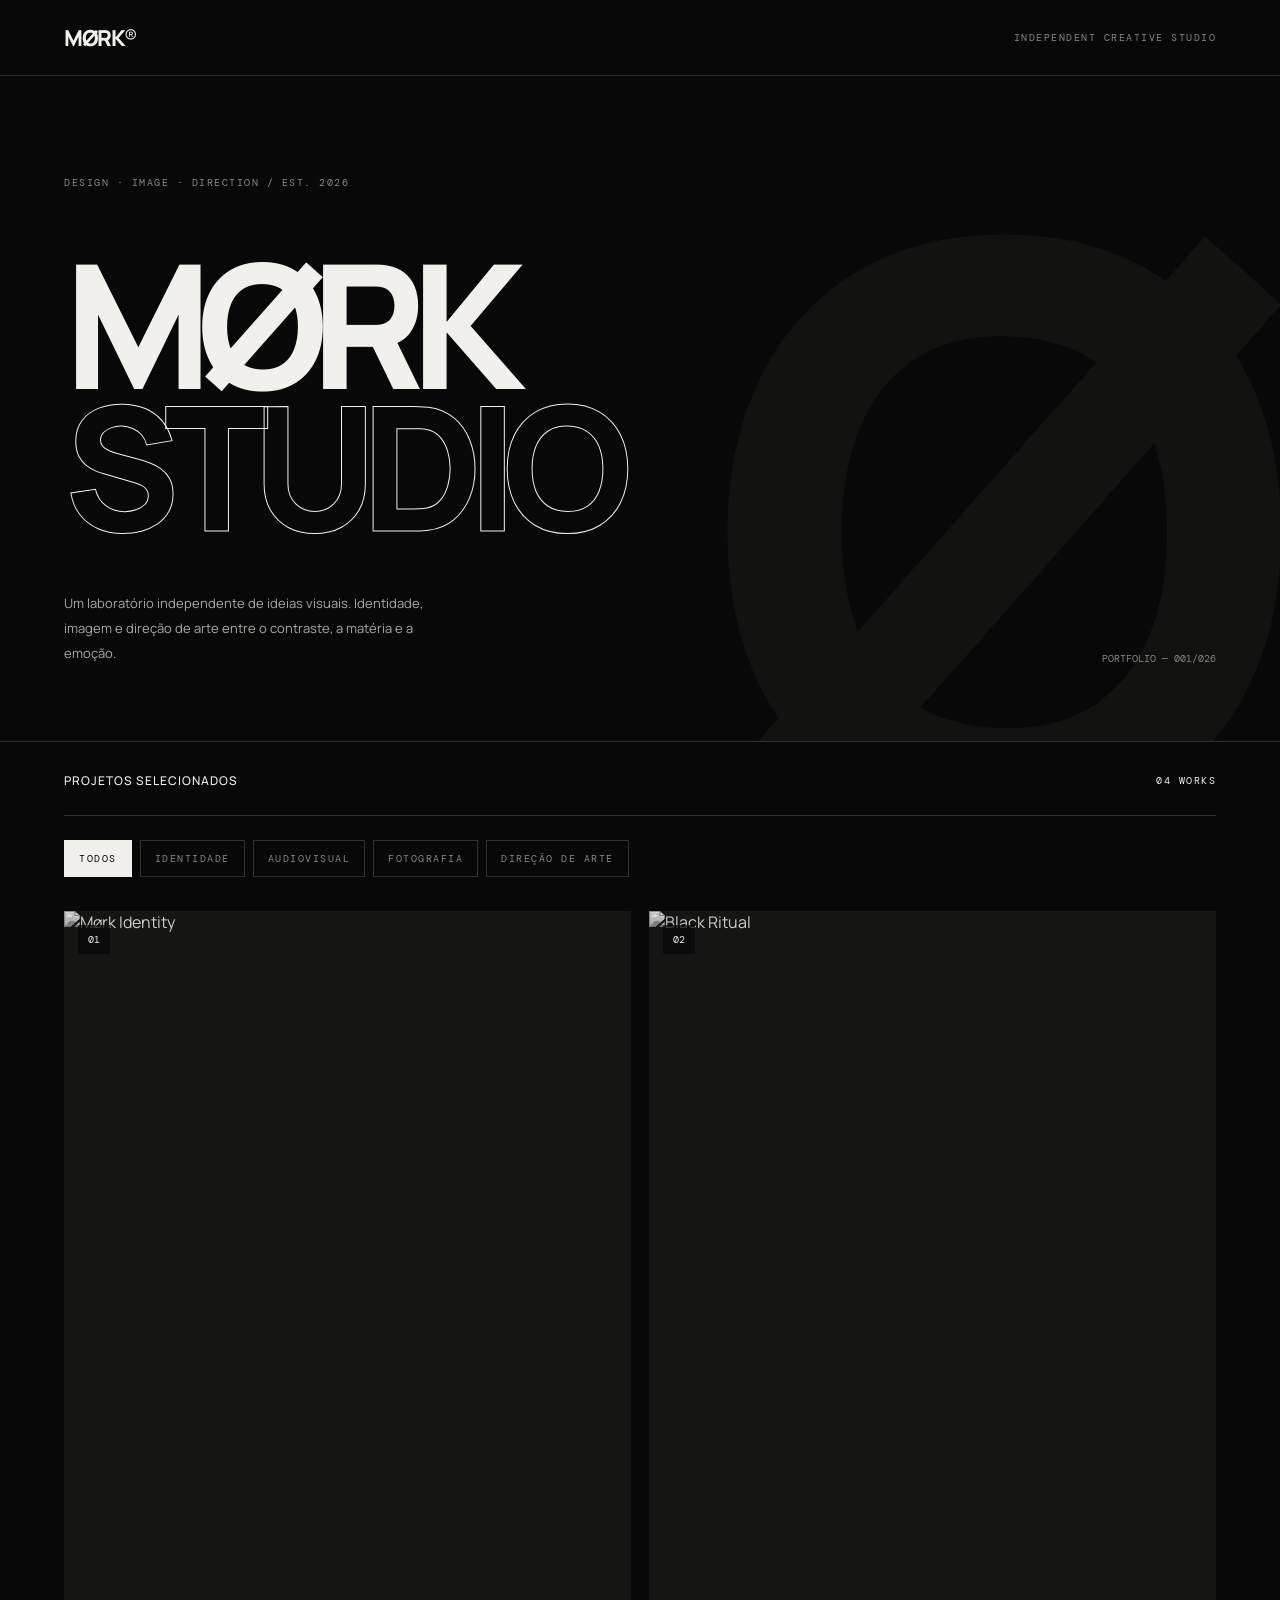
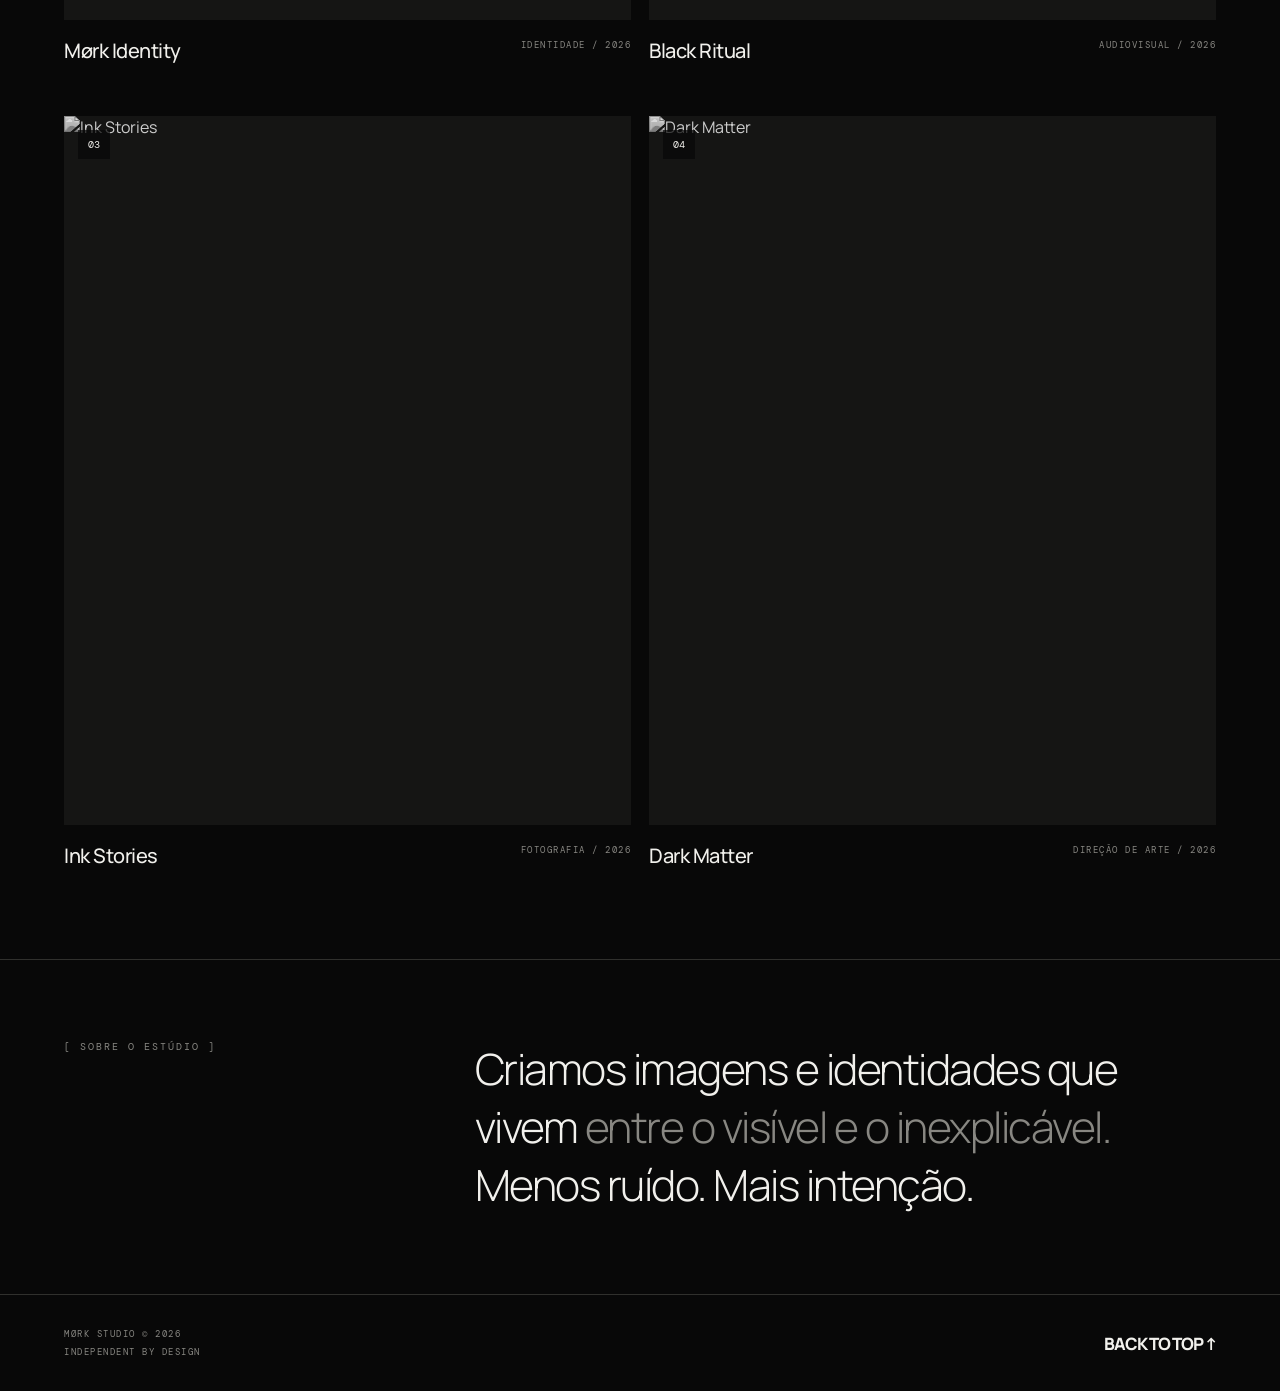
==== Index.html @ 120f7461 "Add initial HTML structure for MØRK Studio" ====
<!DOCTYPE html>
<html lang="pt-BR">
<head>
<meta charset="UTF-8">
<meta name="viewport" content="width=device-width, initial-scale=1.0">
<meta name="theme-color" content="#080808">
<meta name="description" content="MØRK Studio — Design, imagem e direção de arte.">
<title>MØRK Studio — Independent Creative Studio</title>

<style>
@import url('https://fonts.googleapis.com/css2?family=DM+Mono:wght@400;500&family=Manrope:wght@300;400;500;600;700;800&display=swap');

:root {
  --bg: #080808;
  --fg: #f1f0ec;
  --muted: #888782;
  --line: #30302d;
}

* {
  box-sizing: border-box;
  margin: 0;
  padding: 0;
}

html {
  scroll-behavior: smooth;
}

body {
  background: var(--bg);
  color: var(--fg);
  font-family: 'Manrope', sans-serif;
  overflow-x: hidden;
}

body.modal-open {
  overflow: hidden;
}

a {
  color: inherit;
  text-decoration: none;
}

button {
  font: inherit;
}

::selection {
  background: var(--fg);
  color: var(--bg);
}

.topbar {
  min-height: 76px;
  padding: 20px 5%;
  display: flex;
  align-items: center;
  justify-content: space-between;
  border-bottom: 1px solid var(--line);
}

.logo {
  font-size: 22px;
  font-weight: 800;
  letter-spacing: -1.5px;
}

.logo span {
  font-weight: 300;
}

.nav-label,
.eyebrow,
.project-meta,
.filter,
.footer-meta,
.counter {
  font-family: 'DM Mono', monospace;
  font-size: 10px;
  letter-spacing: 1.5px;
  text-transform: uppercase;
}

.nav-label {
  color: var(--muted);
}

.hero {
  min-height: 510px;
  padding: 100px 5% 76px;
  display: flex;
  flex-direction: column;
  justify-content: space-between;
  border-bottom: 1px solid var(--line);
  position: relative;
  overflow: hidden;
}

.hero::after {
  content: "Ø";
  position: absolute;
  right: -2%;
  bottom: -170px;
  font-size: clamp(350px, 62vw, 800px);
  line-height: 1;
  font-weight: 800;
  color: #111110;
  pointer-events: none;
}

.eyebrow {
  color: var(--muted);
  position: relative;
  z-index: 1;
}

.hero h1 {
  position: relative;
  z-index: 1;
  font-size: clamp(65px, 13.5vw, 180px);
  line-height: .82;
  letter-spacing: -.095em;
  font-weight: 800;
  margin: 64px 0 55px;
  animation: appear 1s ease both;
}

.hero h1 .outline {
  color: transparent;
  -webkit-text-stroke: 1px var(--fg);
}

.hero-bottom {
  position: relative;
  z-index: 1;
  display: flex;
  justify-content: space-between;
  align-items: flex-end;
  gap: 24px;
}

.hero-description {
  max-width: 360px;
  font-size: 13px;
  line-height: 1.9;
  color: #aaa9a3;
}

.hero-index {
  font-family: 'DM Mono', monospace;
  color: var(--muted);
  font-size: 10px;
  white-space: nowrap;
}

.section {
  padding: 30px 5% 90px;
}

.section-heading {
  display: flex;
  justify-content: space-between;
  align-items: center;
  gap: 15px;
  padding-bottom: 26px;
  border-bottom: 1px solid var(--line);
}

.section-heading h2 {
  font-size: 12px;
  font-weight: 500;
  letter-spacing: 1px;
}

.filters {
  display: flex;
  flex-wrap: wrap;
  gap: 8px;
  padding: 24px 0 34px;
}

.filter {
  border: 1px solid var(--line);
  color: var(--muted);
  background: transparent;
  padding: 11px 14px;
  cursor: pointer;
  transition: .25s ease;
}

.filter:hover,
.filter.active {
  background: var(--fg);
  color: var(--bg);
  border-color: var(--fg);
}

.gallery {
  display: grid;
  grid-template-columns: repeat(2, minmax(0, 1fr));
  gap: 52px 18px;
}

.project {
  min-width: 0;
  cursor: pointer;
  animation: appear .55s ease both;
}

.project-image {
  width: 100%;
  aspect-ratio: 4 / 5;
  background: #151514;
  overflow: hidden;
  position: relative;
}

.project-image img {
  display: block;
  width: 100%;
  height: 100%;
  object-fit: cover;
  filter: grayscale(100%);
  opacity: .84;
  transition: transform .7s cubic-bezier(.2,.7,.2,1),
              filter .5s ease, opacity .5s ease;
}

.project:hover .project-image img {
  transform: scale(1.045);
  filter: grayscale(15%);
  opacity: 1;
}

.project-number {
  position: absolute;
  top: 14px;
  left: 14px;
  font-family: 'DM Mono', monospace;
  font-size: 10px;
  background: rgba(8,8,8,.72);
  padding: 8px 10px;
}

.project-open {
  position: absolute;
  right: 14px;
  bottom: 14px;
  width: 38px;
  height: 38px;
  display: grid;
  place-items: center;
  background: var(--fg);
  color: var(--bg);
  border-radius: 50%;
  font-size: 20px;
  transform: translateY(8px);
  opacity: 0;
  transition: .25s ease;
}

.project:hover .project-open {
  transform: translateY(0);
  opacity: 1;
}

.project-info {
  display: flex;
  justify-content: space-between;
  gap: 12px;
  padding-top: 17px;
}

.project-info h3 {
  font-size: clamp(14px, 2vw, 20px);
  font-weight: 500;
  letter-spacing: -.5px;
}

.project-meta {
  color: var(--muted);
  line-height: 1.9;
  font-size: 9px;
}

.project-info .project-meta {
  text-align: right;
  flex-shrink: 0;
}

.about {
  padding: 80px 5%;
  border-top: 1px solid var(--line);
  border-bottom: 1px solid var(--line);
  display: grid;
  grid-template-columns: 1fr 2fr;
  gap: 40px;
}

.about h2 {
  font-family: 'DM Mono', monospace;
  font-size: 10px;
  letter-spacing: 2px;
  color: var(--muted);
  font-weight: 400;
}

.about p {
  max-width: 680px;
  font-size: clamp(22px, 4vw, 43px);
  line-height: 1.35;
  letter-spacing: -1.5px;
  font-weight: 300;
}

.about p span {
  color: var(--muted);
}

.footer {
  padding: 30px 5%;
  display: flex;
  justify-content: space-between;
  align-items: center;
  gap: 20px;
}

.footer-meta {
  color: var(--muted);
  line-height: 2;
  font-size: 9px;
}

.footer-logo {
  font-size: 17px;
  font-weight: 800;
  letter-spacing: -1px;
}

.modal {
  position: fixed;
  inset: 0;
  z-index: 20;
  background: rgba(0,0,0,.96);
  padding: 22px;
  display: none;
  overflow-y: auto;
  align-items: center;
  justify-content: center;
}

.modal.open {
  display: flex;
  animation: appear .25s ease;
}

.modal-inner {
  width: min(100%, 900px);
  display: grid;
  grid-template-columns: 1fr 1fr;
  gap: 35px;
  align-items: center;
  margin: auto;
}

.modal-image {
  width: 100%;
  max-height: 75vh;
  aspect-ratio: 4 / 5;
  object-fit: cover;
  filter: grayscale(100%);
  background: #151514;
}

.modal-copy h2 {
  font-size: clamp(30px, 5vw, 58px);
  letter-spacing: -2px;
  line-height: 1;
  margin: 22px 0;
}

.modal-copy p {
  color: #aaa9a3;
  font-size: 13px;
  line-height: 1.9;
}

.close-modal {
  position: fixed;
  top: 18px;
  right: 20px;
  background: transparent;
  color: white;
  border: 1px solid #555;
  width: 44px;
  height: 44px;
  border-radius: 50%;
  cursor: pointer;
  font-size: 23px;
}

@keyframes appear {
  from { opacity: 0; transform: translateY(14px); }
  to { opacity: 1; transform: translateY(0); }
}

@media (max-width: 600px) {
  .topbar {
    min-height: 64px;
  }

  .hero {
    min-height: 470px;
    padding-top: 80px;
  }

  .hero h1 {
    font-size: clamp(62px, 15vw, 100px);
    margin: 65px 0;
  }

  .hero-bottom {
    align-items: flex-start;
    flex-direction: column;
  }

  .gallery {
    gap: 34px 12px;
  }

  .project-info {
    flex-direction: column;
    gap: 5px;
  }

  .project-info .project-meta {
    text-align: left;
  }

  .project-meta {
    font-size: 8px;
  }

  .project-open {
    opacity: 1;
    transform: none;
    width: 32px;
    height: 32px;
  }

  .about {
    grid-template-columns: 1fr;
    gap: 28px;
    padding: 60px 5%;
  }

  .modal-inner {
    grid-template-columns: 1fr;
    gap: 22px;
    max-width: 460px;
    padding-top: 45px;
  }

  .modal-image {
    max-height: 48vh;
  }

  .footer {
    align-items: flex-start;
  }
}

@media (prefers-reduced-motion: reduce) {
  *, *::before, *::after {
    animation-duration: .01ms !important;
    transition-duration: .01ms !important;
    scroll-behavior: auto !important;
  }
}
</style>
</head>

<body>

<header class="topbar">
  <a href="#" class="logo" aria-label="MØRK Studio início">MØRK<span>®</span></a>
  <span class="nav-label">Independent creative studio</span>
</header>

<main>
  <section class="hero">
    <div class="eyebrow">Design · Image · Direction / Est. 2026</div>

    <h1>MØRK<br><span class="outline">STUDIO</span></h1>

    <div class="hero-bottom">
      <p class="hero-description">
        Um laboratório independente de ideias visuais.
        Identidade, imagem e direção de arte entre o contraste,
        a matéria e a emoção.
      </p>
      <span class="hero-index">PORTFOLIO — 001/026</span>
    </div>
  </section>

  <section class="section" id="projects">
    <div class="section-heading">
      <h2>PROJETOS SELECIONADOS</h2>
      <span class="counter" id="counter">04 WORKS</span>
    </div>

    <div class="filters" id="filters">
      <button class="filter active" data-filter="Todos">Todos</button>
      <button class="filter" data-filter="Identidade">Identidade</button>
      <button class="filter" data-filter="Audiovisual">Audiovisual</button>
      <button class="filter" data-filter="Fotografia">Fotografia</button>
      <button class="filter" data-filter="Direção de arte">Direção de arte</button>
    </div>

    <div class="gallery" id="gallery"></div>
  </section>

  <section class="about" id="about">
    <h2>[ SOBRE O ESTÚDIO ]</h2>
    <p>
      Criamos imagens e identidades que vivem
      <span>entre o visível e o inexplicável.</span>
      Menos ruído. Mais intenção.
    </p>
  </section>
</main>

<footer class="footer">
  <div class="footer-meta">
    MØRK STUDIO © 2026<br>
    INDEPENDENT BY DESIGN
  </div>
  <a href="#projects" class="footer-logo">BACK TO TOP ↑</a>
</footer>

<div class="modal" id="modal" role="dialog" aria-modal="true"
     aria-labelledby="modalTitle">
  <button class="close-modal" id="closeModal" aria-label="Fechar">×</button>
  <div class="modal-inner">
    <img class="modal-image" id="modalImage" src="" alt="">
    <div class="modal-copy">
      <div class="eyebrow" id="modalMeta"></div>
      <h2 id="modalTitle"></h2>
      <p id="modalDescription"></p>
    </div>
  </div>
</div>

<script>
/*
  MØRK STUDIO
  PARA EDITAR OS PROJETOS:
  Altere os textos, categorias, anos, imagens e descrições
  na lista abaixo.
*/

const projects = [
  {
    title: "Mørk Identity",
    category: "Identidade",
    year: "2026",
    cover: "https://images.unsplash.com/photo-1513364776144-60967b0f800f?auto=format&fit=crop&w=900&q=85",
    description: "Estudo de identidade visual e direção de arte para o universo MØRK Studio."
  },
  {
    title: "Black Ritual",
    category: "Audiovisual",
    year: "2026",
    cover: "https://images.unsplash.com/photo-1519608487953-e999c86e7455?auto=format&fit=crop&w=900&q=85",
    description: "Pesquisa visual de atmosfera, luz, sombra e composição cinematográfica."
  },
  {
    title: "Ink Stories",
    category: "Fotografia",
    year: "2026",
    cover: "https://images.unsplash.com/photo-1547891654-e66ed7ebb968?auto=format&fit=crop&w=900&q=85",
    description: "Uma coleção visual dedicada a detalhes, texturas e expressão artística."
  },
  {
    title: "Dark Matter",
    category: "Direção de arte",
    year: "2026",
    cover: "https://images.unsplash.com/photo-1518837695005-2083093ee35b?auto=format&fit=crop&w=900&q=85",
    description: "Exploração visual de formas orgânicas, contrastes e atmosferas obscuras."
  }
];

const gallery = document.getElementById("gallery");
const filters = document.getElementById("filters");
const counter = document.getElementById("counter");
const modal = document.getElementById("modal");
const closeModal = document.getElementById("closeModal");

function renderProjects(category = "Todos") {
  const visibleProjects = projects.filter(project =>
    category === "Todos" || project.category === category
  );

  gallery.innerHTML = "";

  counter.textContent =
    String(visibleProjects.length).padStart(2, "0") + " WORKS";

  visibleProjects.forEach((project, index) => {
    const card = document.createElement("article");
    card.className = "project";
    card.tabIndex = 0;
    card.setAttribute("role", "button");
    card.setAttribute("aria-label", "Ver projeto " + project.title);

    const imageBox = document.createElement("div");
    imageBox.className = "project-image";

    const image = document.createElement("img");
    image.src = project.cover;
    image.alt = project.title;
    image.loading = "lazy";

    const number = document.createElement("span");
    number.className = "project-number";
    number.textContent = String(index + 1).padStart(2, "0");

    const open = document.createElement("span");
    open.className = "project-open";
    open.textContent = "+";
    open.setAttribute("aria-hidden", "true");

    imageBox.append(image, number, open);

    const info = document.createElement("div");
    info.className = "project-info";

    const title = document.createElement("h3");
    title.textContent = project.title;

    const meta = document.createElement("div");
    meta.className = "project-meta";
    meta.textContent = project.category + " / " + project.year;

    info.append(title, meta);
    card.append(imageBox, info);

    card.addEventListener("click", () => openProject(project));
    card.addEventListener("keydown", event => {
      if (event.key === "Enter" || event.key === " ") {
        event.preventDefault();
        openProject(project);
      }
    });

    gallery.appendChild(card);
  });
}

function openProject(project) {
  document.getElementById("modalImage").src = project.cover;
  document.getElementById("modalImage").alt = project.title;
  document.getElementById("modalTitle").textContent = project.title;
  document.getElementById("modalMeta").textContent =
    project.category + " / " + project.year;
  document.getElementById("modalDescription").textContent =
    project.description;

  modal.classList.add("open");
  document.body.classList.add("modal-open");
  closeModal.focus();
}

function hideModal() {
  modal.classList.remove("open");
  document.body.classList.remove("modal-open");
}

filters.addEventListener("click", event => {
  const button = event.target.closest("button[data-filter]");
  if (!button) return;

  filters.querySelectorAll(".filter").forEach(item => {
    item.classList.toggle("active", item === button);
  });

  renderProjects(button.dataset.filter);
});

closeModal.addEventListener("click", hideModal);

modal.addEventListener("click", event => {
  if (event.target === modal) hideModal();
});

document.addEventListener("keydown", event => {
  if (event.key === "Escape") hideModal();
});

renderProjects();
</script>
</body>
</html>
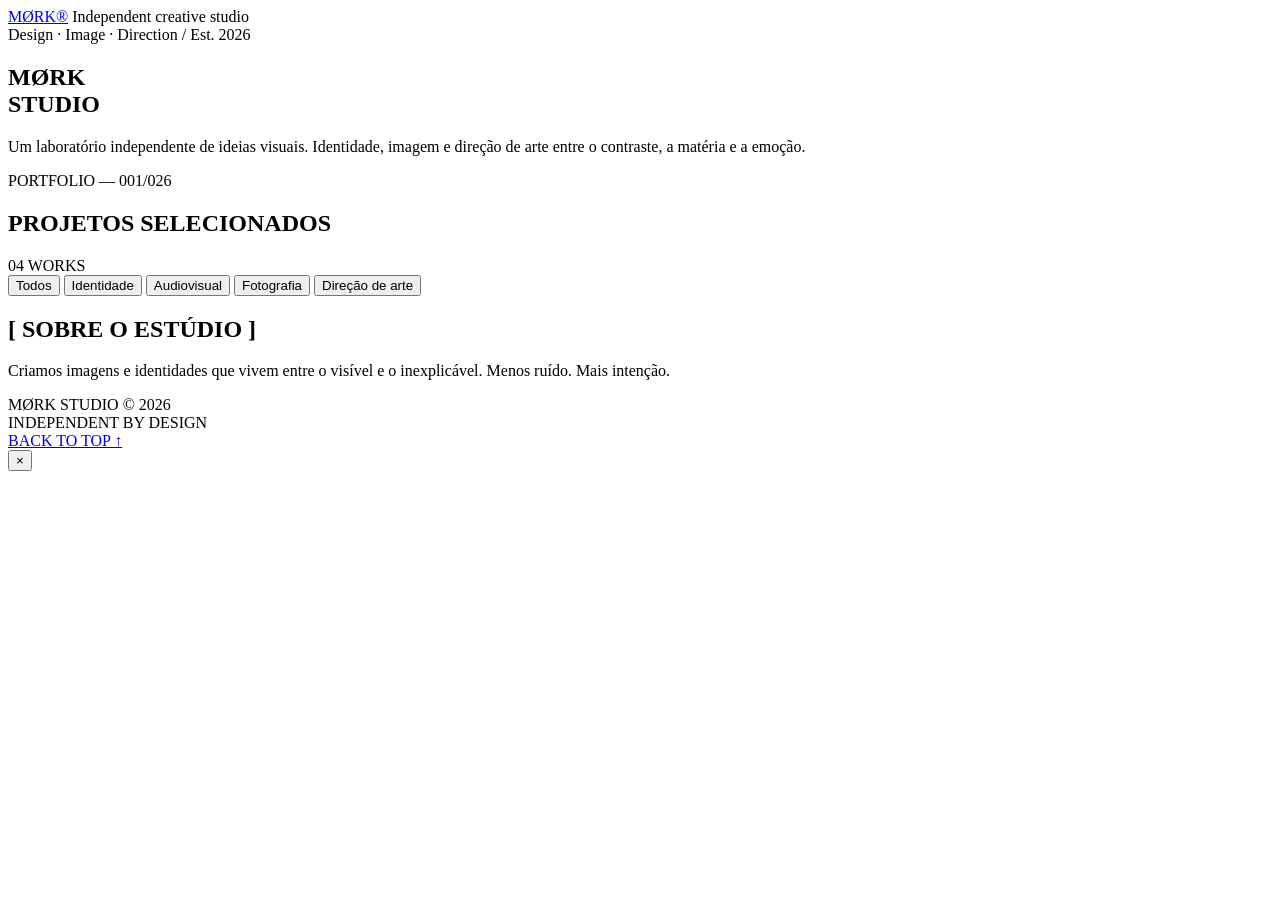
==== commit ccf88c87: "Refactor Index.html with new header and main sections Updated HTML structure and added missing eleme" ====
--- a/Index.html
+++ b/Index.html
@@ -1,706 +1,80 @@
-
 <!DOCTYPE html>
 <html lang="pt-BR">
 <head>
-<meta charset="UTF-8">
-<meta name="viewport" content="width=device-width, initial-scale=1.0">
-<meta name="theme-color" content="#080808">
-<meta name="description" content="MØRK Studio — Design, imagem e direção de arte.">
-<title>MØRK Studio — Independent Creative Studio</title>
+  <meta charset="UTF-8">
+  <meta name="viewport" content="width=device-width, initial-scale=1.0">
+  <meta name="theme-color" content="#080808">
+  <meta name="description" content="MØRK Studio — Design, imagem e direção de arte.">
+  <title>MØRK Studio — Independent Creative Studio</title>
+  <link rel="stylesheet" href="style.css">
+</head>
+<body>
+  <header class="topbar">
+    <a href="#" class="logo" aria-label="MØRK Studio início">MØRK<span>®</span></a>
+    <span class="nav-label">Independent creative studio</span>
+  </header>
 
-<style>
-@import url('https://fonts.googleapis.com/css2?family=DM+Mono:wght@400;500&family=Manrope:wght@300;400;500;600;700;800&display=swap');
+  <main>
+    <section class="hero">
+      <div class="eyebrow">Design · Image · Direction / Est. 2026</div>
+      <h1>MØRK<br><span class="outline">STUDIO</span></h1>
+      <div class="hero-bottom">
+        <p class="hero-description">
+          Um laboratório independente de ideias visuais.
+          Identidade, imagem e direção de arte entre o contraste,
+          a matéria e a emoção.
+        </p>
+        <span class="hero-index">PORTFOLIO — 001/026</span>
+      </div>
+    </section>
 
-:root {
-  --bg: #080808;
-  --fg: #f1f0ec;
-  --muted: #888782;
-  --line: #30302d;
-}
+    <section class="section" id="projects">
+      <div class="section-heading">
+        <h2>PROJETOS SELECIONADOS</h2>
+        <span class="counter" id="counter">04 WORKS</span>
+      </div>
 
-* {
-  box-sizing: border-box;
-  margin: 0;
-  padding: 0;
-}
+      <div class="filters" id="filters">
+        <button class="filter active" data-filter="Todos">Todos</button>
+        <button class="filter" data-filter="Identidade">Identidade</button>
+        <button class="filter" data-filter="Audiovisual">Audiovisual</button>
+        <button class="filter" data-filter="Fotografia">Fotografia</button>
+        <button class="filter" data-filter="Direção de arte">Direção de arte</button>
+      </div>
 
-html {
-  scroll-behavior: smooth;
-}
+      <div class="gallery" id="gallery"></div>
+    </section>
 
-body {
-  background: var(--bg);
-  color: var(--fg);
-  font-family: 'Manrope', sans-serif;
-  overflow-x: hidden;
-}
+    <section class="about" id="about">
+      <h2>[ SOBRE O ESTÚDIO ]</h2>
+      <p>
+        Criamos imagens e identidades que vivem
+        <span>entre o visível e o inexplicável.</span>
+        Menos ruído. Mais intenção.
+      </p>
+    </section>
+  </main>
 
-body.modal-open {
-  overflow: hidden;
-}
+  <footer class="footer">
+    <div class="footer-meta">
+      MØRK STUDIO © 2026<br>
+      INDEPENDENT BY DESIGN
+    </div>
+    <a href="#projects" class="footer-logo">BACK TO TOP ↑</a>
+  </footer>
 
-a {
-  color: inherit;
-  text-decoration: none;
-}
-
-button {
-  font: inherit;
-}
-
-::selection {
-  background: var(--fg);
-  color: var(--bg);
-}
-
-.topbar {
-  min-height: 76px;
-  padding: 20px 5%;
-  display: flex;
-  align-items: center;
-  justify-content: space-between;
-  border-bottom: 1px solid var(--line);
-}
-
-.logo {
-  font-size: 22px;
-  font-weight: 800;
-  letter-spacing: -1.5px;
-}
-
-.logo span {
-  font-weight: 300;
-}
-
-.nav-label,
-.eyebrow,
-.project-meta,
-.filter,
-.footer-meta,
-.counter {
-  font-family: 'DM Mono', monospace;
-  font-size: 10px;
-  letter-spacing: 1.5px;
-  text-transform: uppercase;
-}
-
-.nav-label {
-  color: var(--muted);
-}
-
-.hero {
-  min-height: 510px;
-  padding: 100px 5% 76px;
-  display: flex;
-  flex-direction: column;
-  justify-content: space-between;
-  border-bottom: 1px solid var(--line);
-  position: relative;
-  overflow: hidden;
-}
-
-.hero::after {
-  content: "Ø";
-  position: absolute;
-  right: -2%;
-  bottom: -170px;
-  font-size: clamp(350px, 62vw, 800px);
-  line-height: 1;
-  font-weight: 800;
-  color: #111110;
-  pointer-events: none;
-}
-
-.eyebrow {
-  color: var(--muted);
-  position: relative;
-  z-index: 1;
-}
-
-.hero h1 {
-  position: relative;
-  z-index: 1;
-  font-size: clamp(65px, 13.5vw, 180px);
-  line-height: .82;
-  letter-spacing: -.095em;
-  font-weight: 800;
-  margin: 64px 0 55px;
-  animation: appear 1s ease both;
-}
-
-.hero h1 .outline {
-  color: transparent;
-  -webkit-text-stroke: 1px var(--fg);
-}
-
-.hero-bottom {
-  position: relative;
-  z-index: 1;
-  display: flex;
-  justify-content: space-between;
-  align-items: flex-end;
-  gap: 24px;
-}
-
-.hero-description {
-  max-width: 360px;
-  font-size: 13px;
-  line-height: 1.9;
-  color: #aaa9a3;
-}
-
-.hero-index {
-  font-family: 'DM Mono', monospace;
-  color: var(--muted);
-  font-size: 10px;
-  white-space: nowrap;
-}
-
-.section {
-  padding: 30px 5% 90px;
-}
-
-.section-heading {
-  display: flex;
-  justify-content: space-between;
-  align-items: center;
-  gap: 15px;
-  padding-bottom: 26px;
-  border-bottom: 1px solid var(--line);
-}
-
-.section-heading h2 {
-  font-size: 12px;
-  font-weight: 500;
-  letter-spacing: 1px;
-}
-
-.filters {
-  display: flex;
-  flex-wrap: wrap;
-  gap: 8px;
-  padding: 24px 0 34px;
-}
-
-.filter {
-  border: 1px solid var(--line);
-  color: var(--muted);
-  background: transparent;
-  padding: 11px 14px;
-  cursor: pointer;
-  transition: .25s ease;
-}
-
-.filter:hover,
-.filter.active {
-  background: var(--fg);
-  color: var(--bg);
-  border-color: var(--fg);
-}
-
-.gallery {
-  display: grid;
-  grid-template-columns: repeat(2, minmax(0, 1fr));
-  gap: 52px 18px;
-}
-
-.project {
-  min-width: 0;
-  cursor: pointer;
-  animation: appear .55s ease both;
-}
-
-.project-image {
-  width: 100%;
-  aspect-ratio: 4 / 5;
-  background: #151514;
-  overflow: hidden;
-  position: relative;
-}
-
-.project-image img {
-  display: block;
-  width: 100%;
-  height: 100%;
-  object-fit: cover;
-  filter: grayscale(100%);
-  opacity: .84;
-  transition: transform .7s cubic-bezier(.2,.7,.2,1),
-              filter .5s ease, opacity .5s ease;
-}
-
-.project:hover .project-image img {
-  transform: scale(1.045);
-  filter: grayscale(15%);
-  opacity: 1;
-}
-
-.project-number {
-  position: absolute;
-  top: 14px;
-  left: 14px;
-  font-family: 'DM Mono', monospace;
-  font-size: 10px;
-  background: rgba(8,8,8,.72);
-  padding: 8px 10px;
-}
-
-.project-open {
-  position: absolute;
-  right: 14px;
-  bottom: 14px;
-  width: 38px;
-  height: 38px;
-  display: grid;
-  place-items: center;
-  background: var(--fg);
-  color: var(--bg);
-  border-radius: 50%;
-  font-size: 20px;
-  transform: translateY(8px);
-  opacity: 0;
-  transition: .25s ease;
-}
-
-.project:hover .project-open {
-  transform: translateY(0);
-  opacity: 1;
-}
-
-.project-info {
-  display: flex;
-  justify-content: space-between;
-  gap: 12px;
-  padding-top: 17px;
-}
-
-.project-info h3 {
-  font-size: clamp(14px, 2vw, 20px);
-  font-weight: 500;
-  letter-spacing: -.5px;
-}
-
-.project-meta {
-  color: var(--muted);
-  line-height: 1.9;
-  font-size: 9px;
-}
-
-.project-info .project-meta {
-  text-align: right;
-  flex-shrink: 0;
-}
-
-.about {
-  padding: 80px 5%;
-  border-top: 1px solid var(--line);
-  border-bottom: 1px solid var(--line);
-  display: grid;
-  grid-template-columns: 1fr 2fr;
-  gap: 40px;
-}
-
-.about h2 {
-  font-family: 'DM Mono', monospace;
-  font-size: 10px;
-  letter-spacing: 2px;
-  color: var(--muted);
-  font-weight: 400;
-}
-
-.about p {
-  max-width: 680px;
-  font-size: clamp(22px, 4vw, 43px);
-  line-height: 1.35;
-  letter-spacing: -1.5px;
-  font-weight: 300;
-}
-
-.about p span {
-  color: var(--muted);
-}
-
-.footer {
-  padding: 30px 5%;
-  display: flex;
-  justify-content: space-between;
-  align-items: center;
-  gap: 20px;
-}
-
-.footer-meta {
-  color: var(--muted);
-  line-height: 2;
-  font-size: 9px;
-}
-
-.footer-logo {
-  font-size: 17px;
-  font-weight: 800;
-  letter-spacing: -1px;
-}
-
-.modal {
-  position: fixed;
-  inset: 0;
-  z-index: 20;
-  background: rgba(0,0,0,.96);
-  padding: 22px;
-  display: none;
-  overflow-y: auto;
-  align-items: center;
-  justify-content: center;
-}
-
-.modal.open {
-  display: flex;
-  animation: appear .25s ease;
-}
-
-.modal-inner {
-  width: min(100%, 900px);
-  display: grid;
-  grid-template-columns: 1fr 1fr;
-  gap: 35px;
-  align-items: center;
-  margin: auto;
-}
-
-.modal-image {
-  width: 100%;
-  max-height: 75vh;
-  aspect-ratio: 4 / 5;
-  object-fit: cover;
-  filter: grayscale(100%);
-  background: #151514;
-}
-
-.modal-copy h2 {
-  font-size: clamp(30px, 5vw, 58px);
-  letter-spacing: -2px;
-  line-height: 1;
-  margin: 22px 0;
-}
-
-.modal-copy p {
-  color: #aaa9a3;
-  font-size: 13px;
-  line-height: 1.9;
-}
-
-.close-modal {
-  position: fixed;
-  top: 18px;
-  right: 20px;
-  background: transparent;
-  color: white;
-  border: 1px solid #555;
-  width: 44px;
-  height: 44px;
-  border-radius: 50%;
-  cursor: pointer;
-  font-size: 23px;
-}
-
-@keyframes appear {
-  from { opacity: 0; transform: translateY(14px); }
-  to { opacity: 1; transform: translateY(0); }
-}
-
-@media (max-width: 600px) {
-  .topbar {
-    min-height: 64px;
-  }
-
-  .hero {
-    min-height: 470px;
-    padding-top: 80px;
-  }
-
-  .hero h1 {
-    font-size: clamp(62px, 15vw, 100px);
-    margin: 65px 0;
-  }
-
-  .hero-bottom {
-    align-items: flex-start;
-    flex-direction: column;
-  }
-
-  .gallery {
-    gap: 34px 12px;
-  }
-
-  .project-info {
-    flex-direction: column;
-    gap: 5px;
-  }
-
-  .project-info .project-meta {
-    text-align: left;
-  }
-
-  .project-meta {
-    font-size: 8px;
-  }
-
-  .project-open {
-    opacity: 1;
-    transform: none;
-    width: 32px;
-    height: 32px;
-  }
-
-  .about {
-    grid-template-columns: 1fr;
-    gap: 28px;
-    padding: 60px 5%;
-  }
-
-  .modal-inner {
-    grid-template-columns: 1fr;
-    gap: 22px;
-    max-width: 460px;
-    padding-top: 45px;
-  }
-
-  .modal-image {
-    max-height: 48vh;
-  }
-
-  .footer {
-    align-items: flex-start;
-  }
-}
-
-@media (prefers-reduced-motion: reduce) {
-  *, *::before, *::after {
-    animation-duration: .01ms !important;
-    transition-duration: .01ms !important;
-    scroll-behavior: auto !important;
-  }
-}
-</style>
-</head>
-
-<body>
-
-<header class="topbar">
-  <a href="#" class="logo" aria-label="MØRK Studio início">MØRK<span>®</span></a>
-  <span class="nav-label">Independent creative studio</span>
-</header>
-
-<main>
-  <section class="hero">
-    <div class="eyebrow">Design · Image · Direction / Est. 2026</div>
-
-    <h1>MØRK<br><span class="outline">STUDIO</span></h1>
-
-    <div class="hero-bottom">
-      <p class="hero-description">
-        Um laboratório independente de ideias visuais.
-        Identidade, imagem e direção de arte entre o contraste,
-        a matéria e a emoção.
-      </p>
-      <span class="hero-index">PORTFOLIO — 001/026</span>
-    </div>
-  </section>
-
-  <section class="section" id="projects">
-    <div class="section-heading">
-      <h2>PROJETOS SELECIONADOS</h2>
-      <span class="counter" id="counter">04 WORKS</span>
-    </div>
-
-    <div class="filters" id="filters">
-      <button class="filter active" data-filter="Todos">Todos</button>
-      <button class="filter" data-filter="Identidade">Identidade</button>
-      <button class="filter" data-filter="Audiovisual">Audiovisual</button>
-      <button class="filter" data-filter="Fotografia">Fotografia</button>
-      <button class="filter" data-filter="Direção de arte">Direção de arte</button>
-    </div>
-
-    <div class="gallery" id="gallery"></div>
-  </section>
-
-  <section class="about" id="about">
-    <h2>[ SOBRE O ESTÚDIO ]</h2>
-    <p>
-      Criamos imagens e identidades que vivem
-      <span>entre o visível e o inexplicável.</span>
-      Menos ruído. Mais intenção.
-    </p>
-  </section>
-</main>
-
-<footer class="footer">
-  <div class="footer-meta">
-    MØRK STUDIO © 2026<br>
-    INDEPENDENT BY DESIGN
-  </div>
-  <a href="#projects" class="footer-logo">BACK TO TOP ↑</a>
-</footer>
-
-<div class="modal" id="modal" role="dialog" aria-modal="true"
-     aria-labelledby="modalTitle">
-  <button class="close-modal" id="closeModal" aria-label="Fechar">×</button>
-  <div class="modal-inner">
-    <img class="modal-image" id="modalImage" src="" alt="">
-    <div class="modal-copy">
-      <div class="eyebrow" id="modalMeta"></div>
-      <h2 id="modalTitle"></h2>
-      <p id="modalDescription"></p>
+  <div class="modal" id="modal" role="dialog" aria-modal="true" aria-labelledby="modalTitle">
+    <button class="close-modal" id="closeModal" aria-label="Fechar">×</button>
+    <div class="modal-inner">
+      <img class="modal-image" id="modalImage" src="" alt="">
+      <div class="modal-copy">
+        <div class="eyebrow" id="modalMeta"></div>
+        <h2 id="modalTitle"></h2>
+        <p id="modalDescription"></p>
+      </div>
     </div>
   </div>
-</div>
 
-<script>
-/*
-  MØRK STUDIO
-  PARA EDITAR OS PROJETOS:
-  Altere os textos, categorias, anos, imagens e descrições
-  na lista abaixo.
-*/
-
-const projects = [
-  {
-    title: "Mørk Identity",
-    category: "Identidade",
-    year: "2026",
-    cover: "https://images.unsplash.com/photo-1513364776144-60967b0f800f?auto=format&fit=crop&w=900&q=85",
-    description: "Estudo de identidade visual e direção de arte para o universo MØRK Studio."
-  },
-  {
-    title: "Black Ritual",
-    category: "Audiovisual",
-    year: "2026",
-    cover: "https://images.unsplash.com/photo-1519608487953-e999c86e7455?auto=format&fit=crop&w=900&q=85",
-    description: "Pesquisa visual de atmosfera, luz, sombra e composição cinematográfica."
-  },
-  {
-    title: "Ink Stories",
-    category: "Fotografia",
-    year: "2026",
-    cover: "https://images.unsplash.com/photo-1547891654-e66ed7ebb968?auto=format&fit=crop&w=900&q=85",
-    description: "Uma coleção visual dedicada a detalhes, texturas e expressão artística."
-  },
-  {
-    title: "Dark Matter",
-    category: "Direção de arte",
-    year: "2026",
-    cover: "https://images.unsplash.com/photo-1518837695005-2083093ee35b?auto=format&fit=crop&w=900&q=85",
-    description: "Exploração visual de formas orgânicas, contrastes e atmosferas obscuras."
-  }
-];
-
-const gallery = document.getElementById("gallery");
-const filters = document.getElementById("filters");
-const counter = document.getElementById("counter");
-const modal = document.getElementById("modal");
-const closeModal = document.getElementById("closeModal");
-
-function renderProjects(category = "Todos") {
-  const visibleProjects = projects.filter(project =>
-    category === "Todos" || project.category === category
-  );
-
-  gallery.innerHTML = "";
-
-  counter.textContent =
-    String(visibleProjects.length).padStart(2, "0") + " WORKS";
-
-  visibleProjects.forEach((project, index) => {
-    const card = document.createElement("article");
-    card.className = "project";
-    card.tabIndex = 0;
-    card.setAttribute("role", "button");
-    card.setAttribute("aria-label", "Ver projeto " + project.title);
-
-    const imageBox = document.createElement("div");
-    imageBox.className = "project-image";
-
-    const image = document.createElement("img");
-    image.src = project.cover;
-    image.alt = project.title;
-    image.loading = "lazy";
-
-    const number = document.createElement("span");
-    number.className = "project-number";
-    number.textContent = String(index + 1).padStart(2, "0");
-
-    const open = document.createElement("span");
-    open.className = "project-open";
-    open.textContent = "+";
-    open.setAttribute("aria-hidden", "true");
-
-    imageBox.append(image, number, open);
-
-    const info = document.createElement("div");
-    info.className = "project-info";
-
-    const title = document.createElement("h3");
-    title.textContent = project.title;
-
-    const meta = document.createElement("div");
-    meta.className = "project-meta";
-    meta.textContent = project.category + " / " + project.year;
-
-    info.append(title, meta);
-    card.append(imageBox, info);
-
-    card.addEventListener("click", () => openProject(project));
-    card.addEventListener("keydown", event => {
-      if (event.key === "Enter" || event.key === " ") {
-        event.preventDefault();
-        openProject(project);
-      }
-    });
-
-    gallery.appendChild(card);
-  });
-}
-
-function openProject(project) {
-  document.getElementById("modalImage").src = project.cover;
-  document.getElementById("modalImage").alt = project.title;
-  document.getElementById("modalTitle").textContent = project.title;
-  document.getElementById("modalMeta").textContent =
-    project.category + " / " + project.year;
-  document.getElementById("modalDescription").textContent =
-    project.description;
-
-  modal.classList.add("open");
-  document.body.classList.add("modal-open");
-  closeModal.focus();
-}
-
-function hideModal() {
-  modal.classList.remove("open");
-  document.body.classList.remove("modal-open");
-}
-
-filters.addEventListener("click", event => {
-  const button = event.target.closest("button[data-filter]");
-  if (!button) return;
-
-  filters.querySelectorAll(".filter").forEach(item => {
-    item.classList.toggle("active", item === button);
-  });
-
-  renderProjects(button.dataset.filter);
-});
-
-closeModal.addEventListener("click", hideModal);
-
-modal.addEventListener("click", event => {
-  if (event.target === modal) hideModal();
-});
-
-document.addEventListener("keydown", event => {
-  if (event.key === "Escape") hideModal();
-});
-
-renderProjects();
-</script>
+  <script src="script.js" defer></script>
 </body>
 </html>
